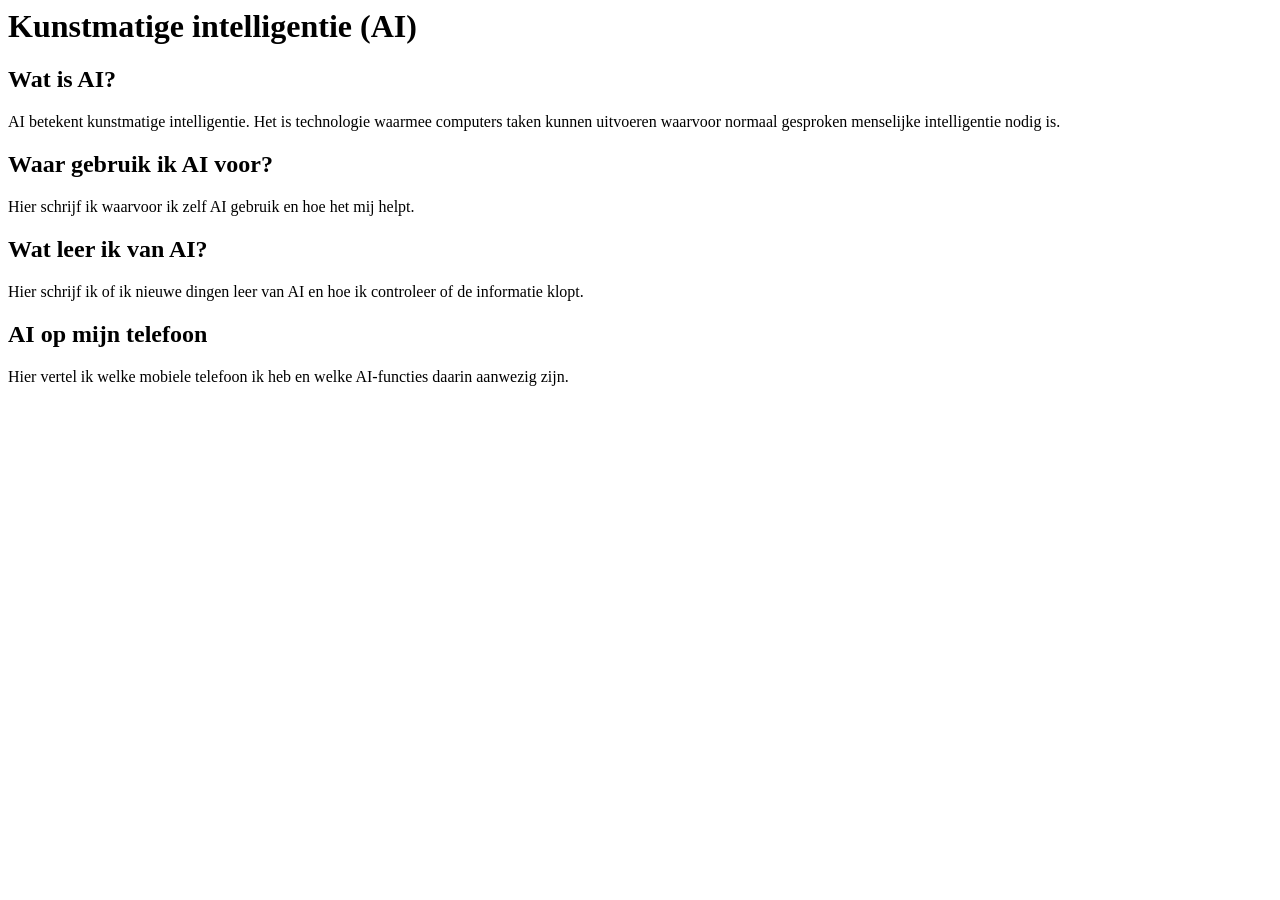
==== ai.html @ 87ac35ff "ss" ====
<html>
<head>
    <meta charset="UTF-8">
    <title>Kunstmatige intelligentie</title>
</head>
<body>

    <!-- Deze pagina gaat over AI en mijn eigen ervaringen. -->

    <h1>Kunstmatige intelligentie (AI)</h1>

    <h2>Wat is AI?</h2>
    <p>AI betekent kunstmatige intelligentie.
    Het is technologie waarmee computers taken kunnen uitvoeren
    waarvoor normaal gesproken menselijke intelligentie nodig is.</p>

    <h2>Waar gebruik ik AI voor?</h2>
    <p>Hier schrijf ik waarvoor ik zelf AI gebruik en hoe het mij helpt.</p>

    <h2>Wat leer ik van AI?</h2>
    <p>Hier schrijf ik of ik nieuwe dingen leer van AI en hoe ik controleer
    of de informatie klopt.</p>

    <h2>AI op mijn telefoon</h2>
    <p>Hier vertel ik welke mobiele telefoon ik heb en welke AI-functies
    daarin aanwezig zijn.</p>

</body>
</html>
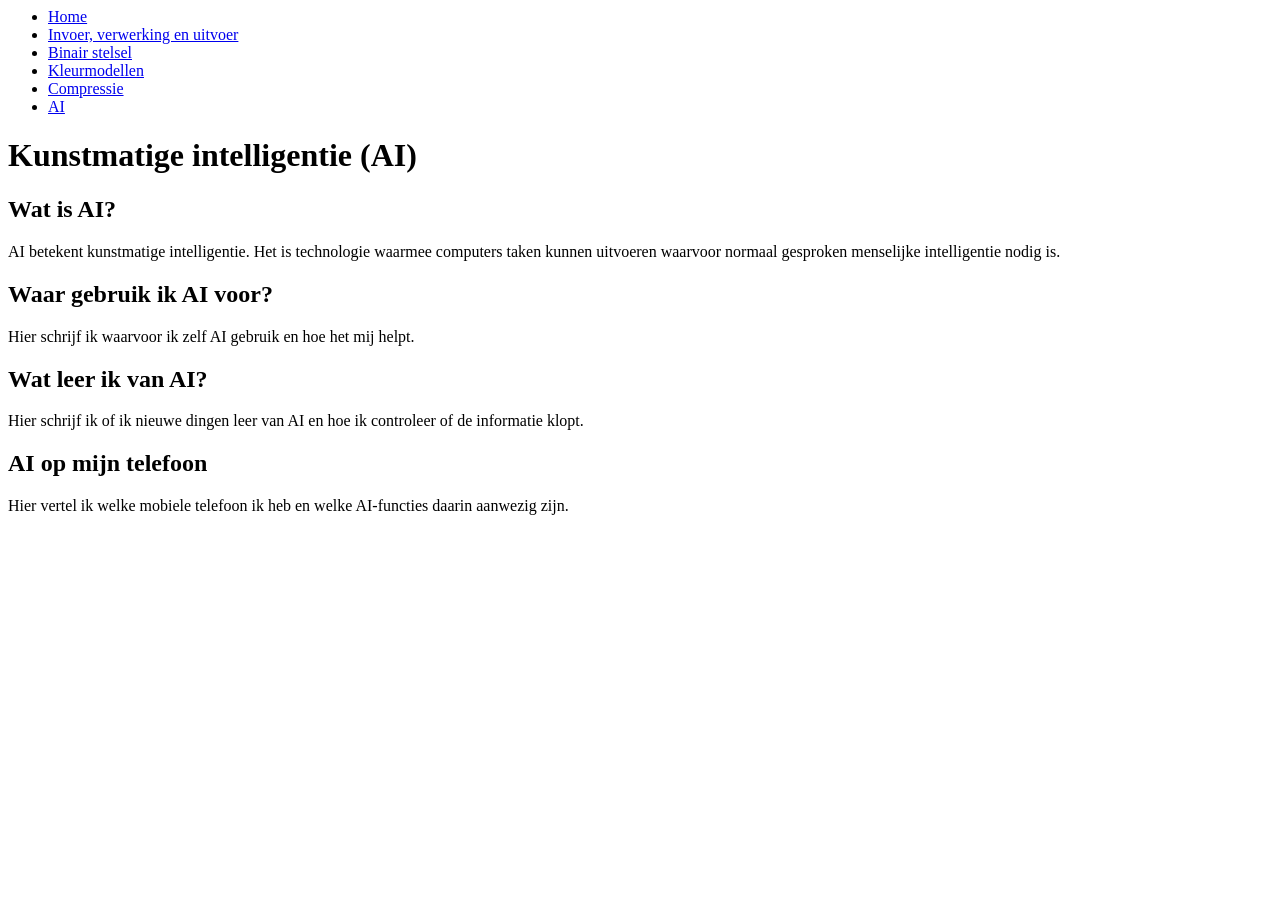
==== commit 95c024c6: "Add navigation menu to ai.html" ====
--- a/ai.html
+++ b/ai.html
@@ -4,7 +4,15 @@
     <title>Kunstmatige intelligentie</title>
 </head>
 <body>
-
+<!-- Dit menu bevat links naar alle pagina's van de website. -->
+<ul>
+    <li><a href="index.html">Home</a></li>
+    <li><a href="invoer-verwerking-uitvoer.html">Invoer, verwerking en uitvoer</a></li>
+    <li><a href="binairstelsel.html">Binair stelsel</a></li>
+    <li><a href="kleurmodellen.html">Kleurmodellen</a></li>
+    <li><a href="compressie.html">Compressie</a></li>
+    <li><a href="ai.html">AI</a></li>
+</ul>
     <!-- Deze pagina gaat over AI en mijn eigen ervaringen. -->
 
     <h1>Kunstmatige intelligentie (AI)</h1>
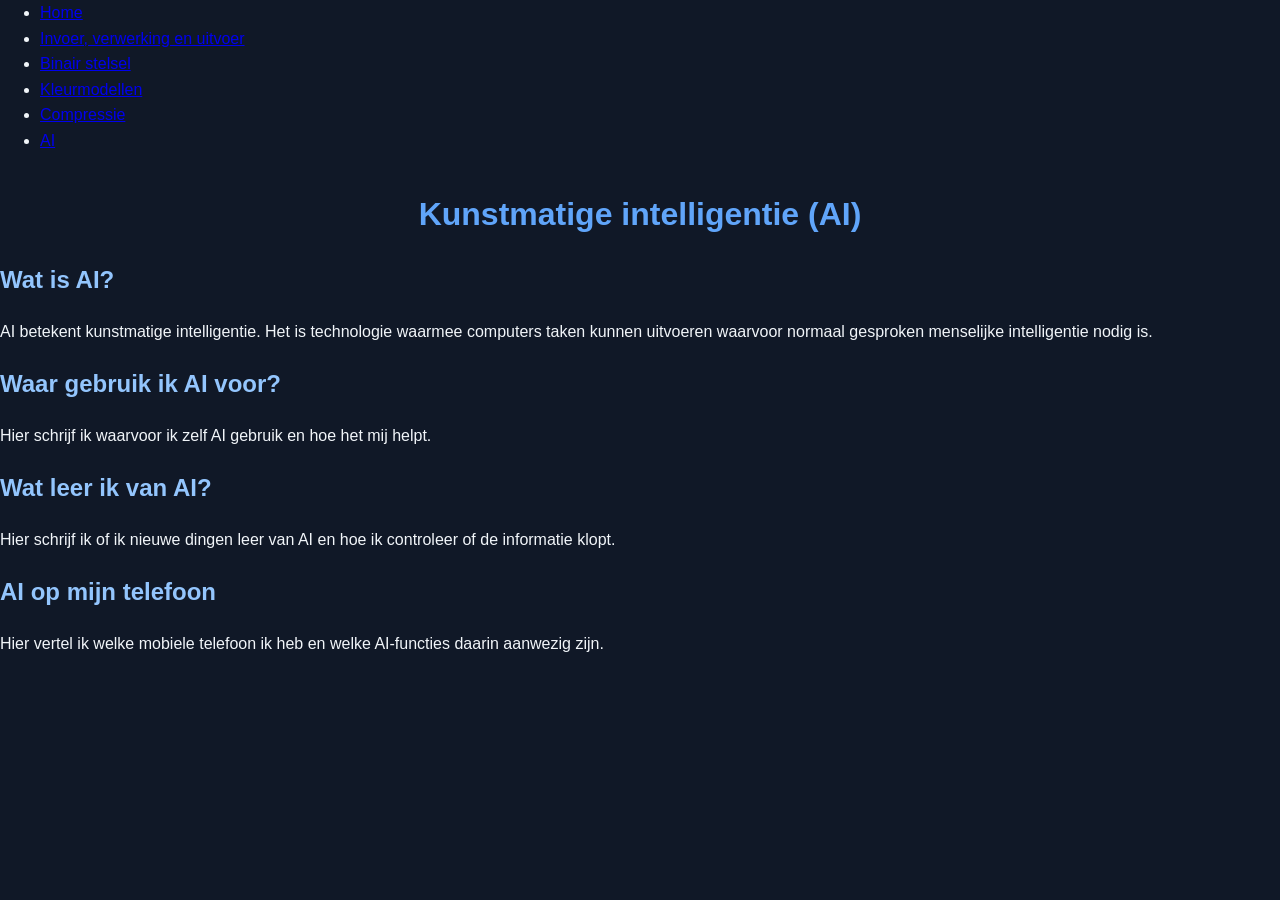
==== commit 97e4cf74: "jan" ====
--- a/ai.html
+++ b/ai.html
@@ -2,6 +2,8 @@
 <head>
     <meta charset="UTF-8">
     <title>Kunstmatige intelligentie</title>
+     <!-- Hiermee wordt de gezamenlijke CSS-opmaak geladen. -->
+    <link rel="stylesheet" href="opmaak.css">
 </head>
 <body>
 <!-- Dit menu bevat links naar alle pagina's van de website. -->
--- a/opmaak.css
+++ b/opmaak.css
@@ -0,0 +1,116 @@
+/* Algemene opmaak voor de hele website */
+body {
+    margin: 0;
+    font-family: Arial, sans-serif;
+    background-color: #101827;
+    color: #f1f5f9;
+    line-height: 1.6;
+}
+
+/* De grote titel bovenaan de pagina */
+h1 {
+    color: #60a5fa;
+    text-align: center;
+    margin-top: 35px;
+}
+
+h2 {
+    color: #93c5fd;
+}
+
+/* De navigatiebalk bovenaan */
+nav {
+    background-color: #1e293b;
+    padding: 12px 20px;
+}
+
+/* De hoofdlijst van het menu */
+nav ul {
+    list-style: none;
+    margin: 0;
+    padding: 0;
+}
+
+/* De menu-items naast elkaar */
+nav > ul {
+    display: flex;
+    align-items: center;
+    gap: 8px;
+}
+
+/* Alle menu-links */
+nav a {
+    display: block;
+    color: white;
+    text-decoration: none;
+    padding: 10px 14px;
+    border-radius: 8px;
+}
+
+/* De kleur wanneer je over een menu-link gaat */
+nav a:hover {
+    background-color: #2563eb;
+}
+
+/* Het onderdeel dat het dropdownmenu bevat */
+.dropdown {
+    position: relative;
+}
+
+/* Het verborgen dropdownmenu */
+.dropdown-content {
+    display: none;
+    position: absolute;
+    top: 100%;
+    left: 0;
+    min-width: 220px;
+    background-color: #1e293b;
+    border: 1px solid #334155;
+    border-radius: 8px;
+    padding: 6px;
+    z-index: 10;
+}
+
+/* Toon het submenu wanneer je eroverheen gaat of het activeert */
+.dropdown:hover .dropdown-content,
+.dropdown:focus-within .dropdown-content {
+    display: block;
+}
+
+/* De inhoud van elke pagina */
+main {
+    max-width: 950px;
+    margin: 30px auto;
+    padding: 25px;
+}
+
+/* Tekstblokken */
+section {
+    background-color: #1e293b;
+    padding: 20px;
+    margin: 20px 0;
+    border-radius: 12px;
+}
+
+/* Afbeeldingen */
+img {
+    max-width: 100%;
+    height: auto;
+    border-radius: 12px;
+}
+
+/* Links in de inhoud */
+main a {
+    color: #93c5fd;
+}
+
+/* Kleine schermen, zoals telefoons */
+@media (max-width: 600px) {
+    nav > ul {
+        flex-wrap: wrap;
+    }
+
+    main {
+        padding: 15px;
+    }
+}
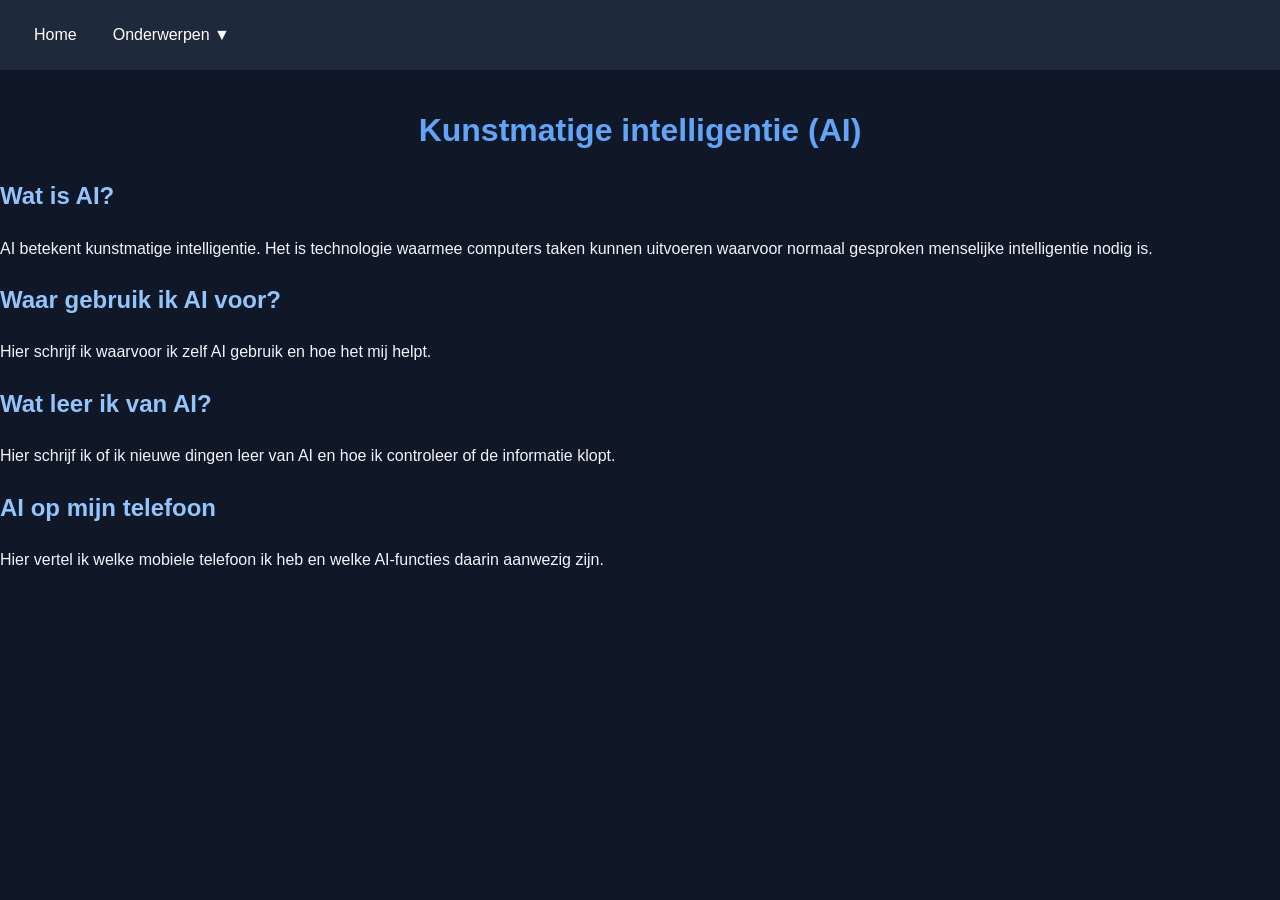
==== commit d2fc8520: "dd" ====
--- a/ai.html
+++ b/ai.html
@@ -6,15 +6,24 @@
     <link rel="stylesheet" href="opmaak.css">
 </head>
 <body>
-<!-- Dit menu bevat links naar alle pagina's van de website. -->
-<ul>
-    <li><a href="index.html">Home</a></li>
-    <li><a href="invoer-verwerking-uitvoer.html">Invoer, verwerking en uitvoer</a></li>
-    <li><a href="binairstelsel.html">Binair stelsel</a></li>
-    <li><a href="kleurmodellen.html">Kleurmodellen</a></li>
-    <li><a href="compressie.html">Compressie</a></li>
-    <li><a href="ai.html">AI</a></li>
-</ul>
+<!-- Navigatiemenu met een dropdown voor de onderwerpen. -->
+<nav>
+    <ul>
+        <li><a href="index.html">Home</a></li>
+
+        <li class="dropdown">
+            <a href="#" aria-haspopup="true">Onderwerpen ▼</a>
+
+            <ul class="dropdown-content">
+                <li><a href="invoer-verwerking-uitvoer.html">Invoer, verwerking en uitvoer</a></li>
+                <li><a href="binairstelsel.html">Binair stelsel</a></li>
+                <li><a href="kleurmodellen.html">Kleurmodellen</a></li>
+                <li><a href="compressie.html">Compressie</a></li>
+                <li><a href="ai.html">AI</a></li>
+            </ul>
+        </li>
+    </ul>
+</nav>
     <!-- Deze pagina gaat over AI en mijn eigen ervaringen. -->
 
     <h1>Kunstmatige intelligentie (AI)</h1>
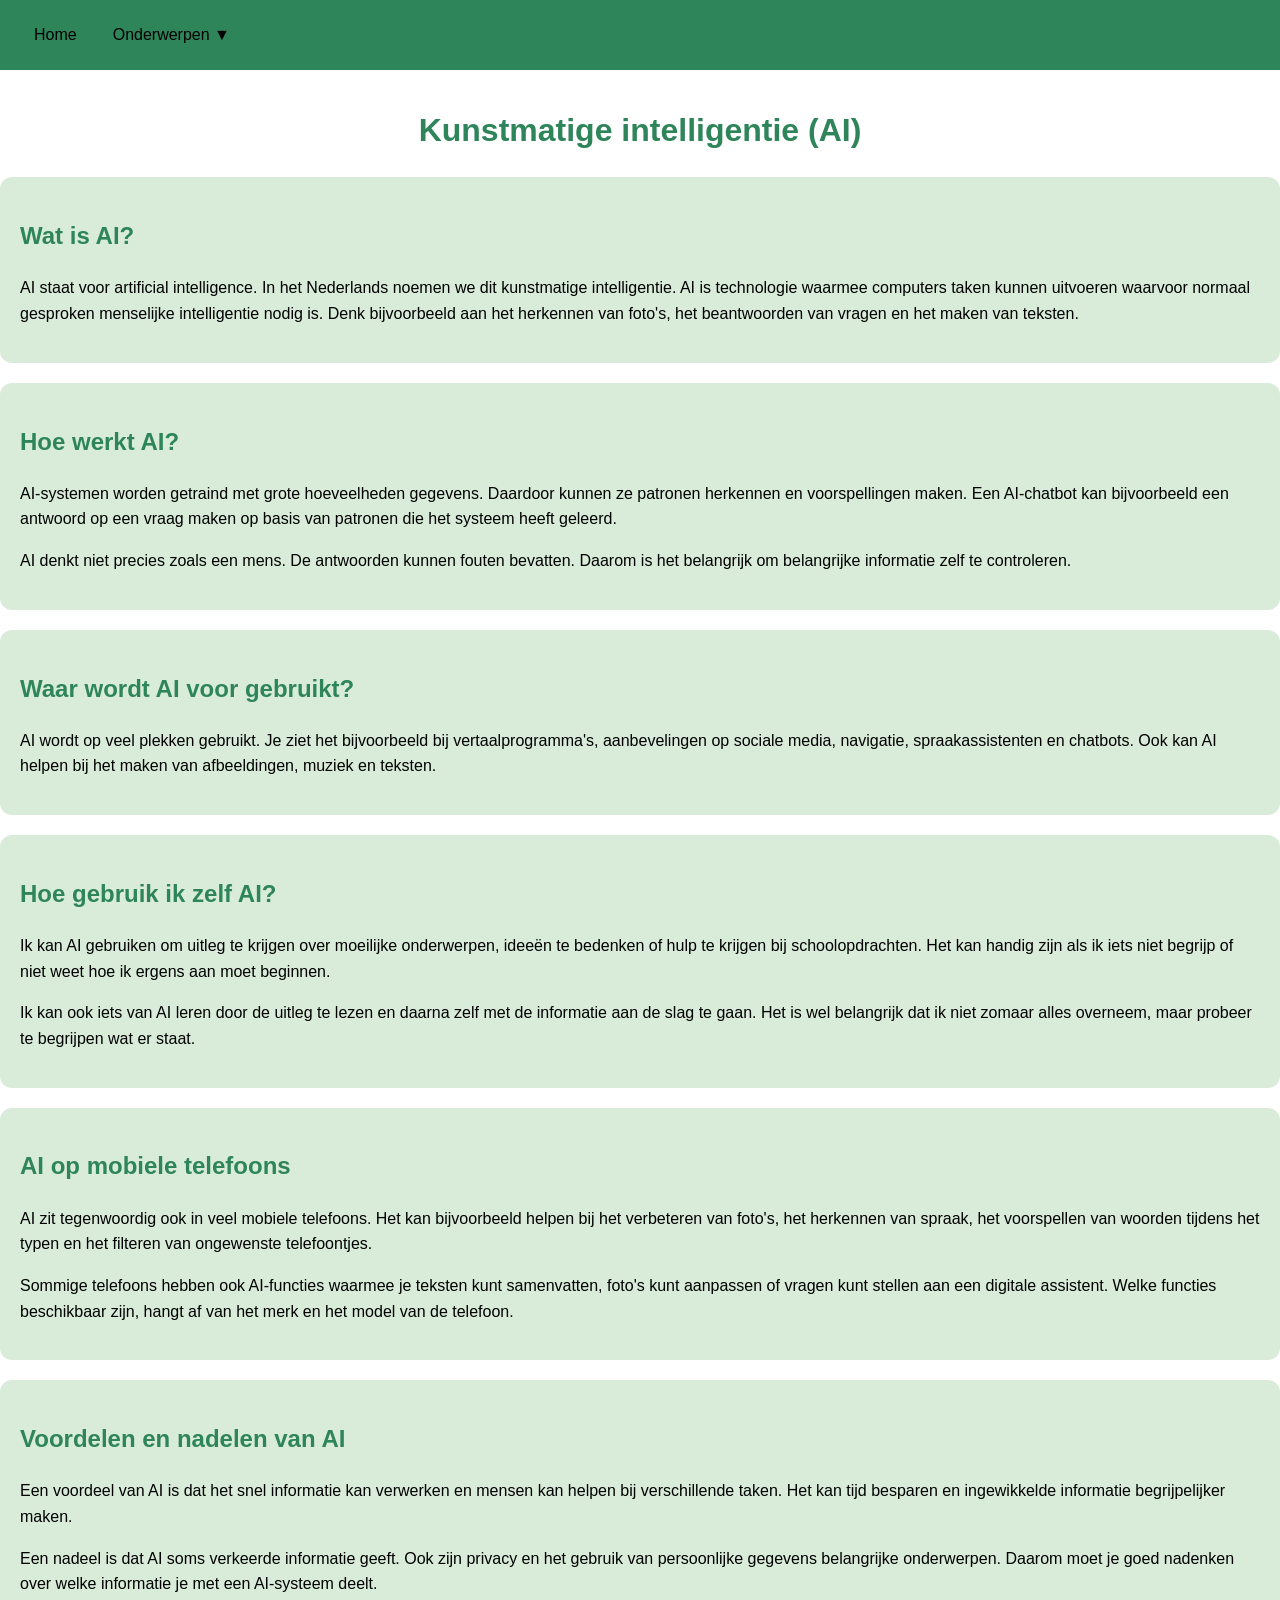
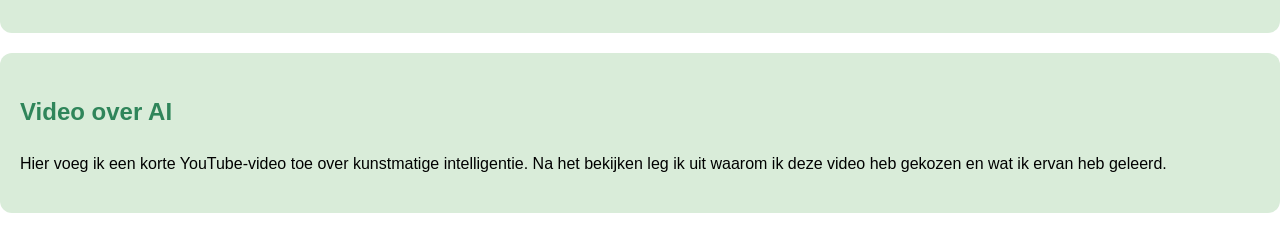
==== commit da18f740: "ss" ====
--- a/ai.html
+++ b/ai.html
@@ -26,23 +26,100 @@
 </nav>
     <!-- Deze pagina gaat over AI en mijn eigen ervaringen. -->
 
-    <h1>Kunstmatige intelligentie (AI)</h1>
+     <h1>Kunstmatige intelligentie (AI)</h1>
 
-    <h2>Wat is AI?</h2>
-    <p>AI betekent kunstmatige intelligentie.
-    Het is technologie waarmee computers taken kunnen uitvoeren
-    waarvoor normaal gesproken menselijke intelligentie nodig is.</p>
+    <section>
+        <h2>Wat is AI?</h2>
+        <p>
+            AI staat voor artificial intelligence. In het Nederlands noemen
+            we dit kunstmatige intelligentie. AI is technologie waarmee
+            computers taken kunnen uitvoeren waarvoor normaal gesproken
+            menselijke intelligentie nodig is. Denk bijvoorbeeld aan het
+            herkennen van foto's, het beantwoorden van vragen en het maken
+            van teksten.
+        </p>
+    </section>
 
-    <h2>Waar gebruik ik AI voor?</h2>
-    <p>Hier schrijf ik waarvoor ik zelf AI gebruik en hoe het mij helpt.</p>
+    <section>
+        <h2>Hoe werkt AI?</h2>
+        <p>
+            AI-systemen worden getraind met grote hoeveelheden gegevens.
+            Daardoor kunnen ze patronen herkennen en voorspellingen maken.
+            Een AI-chatbot kan bijvoorbeeld een antwoord op een vraag maken
+            op basis van patronen die het systeem heeft geleerd.
+        </p>
+        <p>
+            AI denkt niet precies zoals een mens. De antwoorden kunnen fouten
+            bevatten. Daarom is het belangrijk om belangrijke informatie
+            zelf te controleren.
+        </p>
+    </section>
 
-    <h2>Wat leer ik van AI?</h2>
-    <p>Hier schrijf ik of ik nieuwe dingen leer van AI en hoe ik controleer
-    of de informatie klopt.</p>
+    <section>
+        <h2>Waar wordt AI voor gebruikt?</h2>
+        <p>
+            AI wordt op veel plekken gebruikt. Je ziet het bijvoorbeeld bij
+            vertaalprogramma's, aanbevelingen op sociale media, navigatie,
+            spraakassistenten en chatbots. Ook kan AI helpen bij het maken
+            van afbeeldingen, muziek en teksten.
+        </p>
+    </section>
 
-    <h2>AI op mijn telefoon</h2>
-    <p>Hier vertel ik welke mobiele telefoon ik heb en welke AI-functies
-    daarin aanwezig zijn.</p>
+    <section>
+        <h2>Hoe gebruik ik zelf AI?</h2>
+        <p>
+            Ik kan AI gebruiken om uitleg te krijgen over moeilijke
+            onderwerpen, ideeën te bedenken of hulp te krijgen bij
+            schoolopdrachten. Het kan handig zijn als ik iets niet begrijp
+            of niet weet hoe ik ergens aan moet beginnen.
+        </p>
+        <p>
+            Ik kan ook iets van AI leren door de uitleg te lezen en daarna
+            zelf met de informatie aan de slag te gaan. Het is wel belangrijk
+            dat ik niet zomaar alles overneem, maar probeer te begrijpen
+            wat er staat.
+        </p>
+    </section>
+
+    <section>
+        <h2>AI op mobiele telefoons</h2>
+        <p>
+            AI zit tegenwoordig ook in veel mobiele telefoons. Het kan
+            bijvoorbeeld helpen bij het verbeteren van foto's, het herkennen
+            van spraak, het voorspellen van woorden tijdens het typen en
+            het filteren van ongewenste telefoontjes.
+        </p>
+        <p>
+            Sommige telefoons hebben ook AI-functies waarmee je teksten kunt
+            samenvatten, foto's kunt aanpassen of vragen kunt stellen aan
+            een digitale assistent. Welke functies beschikbaar zijn, hangt
+            af van het merk en het model van de telefoon.
+        </p>
+    </section>
+
+    <section>
+        <h2>Voordelen en nadelen van AI</h2>
+        <p>
+            Een voordeel van AI is dat het snel informatie kan verwerken
+            en mensen kan helpen bij verschillende taken. Het kan tijd
+            besparen en ingewikkelde informatie begrijpelijker maken.
+        </p>
+        <p>
+            Een nadeel is dat AI soms verkeerde informatie geeft. Ook zijn
+            privacy en het gebruik van persoonlijke gegevens belangrijke
+            onderwerpen. Daarom moet je goed nadenken over welke informatie
+            je met een AI-systeem deelt.
+        </p>
+    </section>
+
+    <section>
+        <h2>Video over AI</h2>
+        <p>
+            Hier voeg ik een korte YouTube-video toe over kunstmatige
+            intelligentie. Na het bekijken leg ik uit waarom ik deze video
+            heb gekozen en wat ik ervan heb geleerd.
+        </p>
+    </section>
 
 </body>
 </html>
--- a/opmaak.css
+++ b/opmaak.css
@@ -2,25 +2,25 @@
 body {
     margin: 0;
     font-family: Arial, sans-serif;
-    background-color: #101827;
-    color: #f1f5f9;
+    background-color: #ffffff;
+    color: #000000;
     line-height: 1.6;
 }
 
 /* De grote titel bovenaan de pagina */
 h1 {
-    color: #60a5fa;
+    color: #2F855A;
     text-align: center;
     margin-top: 35px;
 }
 
 h2 {
-    color: #93c5fd;
+    color: #2F855A;
 }
 
 /* De navigatiebalk bovenaan */
 nav {
-    background-color: #1e293b;
+    background-color: #2F855A;
     padding: 12px 20px;
 }
 
@@ -41,7 +41,7 @@
 /* Alle menu-links */
 nav a {
     display: block;
-    color: white;
+    color: rgb(0, 0, 0);
     text-decoration: none;
     padding: 10px 14px;
     border-radius: 8px;
@@ -49,7 +49,7 @@
 
 /* De kleur wanneer je over een menu-link gaat */
 nav a:hover {
-    background-color: #2563eb;
+    background-color: #e8f6ef;
 }
 
 /* Het onderdeel dat het dropdownmenu bevat */
@@ -64,8 +64,8 @@
     top: 100%;
     left: 0;
     min-width: 220px;
-    background-color: #1e293b;
-    border: 1px solid #334155;
+    background-color: #2F855A;
+    border: 1px solid #D69E2E;
     border-radius: 8px;
     padding: 6px;
     z-index: 10;
@@ -86,7 +86,7 @@
 
 /* Tekstblokken */
 section {
-    background-color: #1e293b;
+    background-color: #d9ecd9;
     padding: 20px;
     margin: 20px 0;
     border-radius: 12px;
@@ -101,7 +101,11 @@
 
 /* Links in de inhoud */
 main a {
-    color: #93c5fd;
+    color: #D69E2E;
+}
+
+html {
+    scroll-behavior: smooth;
 }
 
 /* Kleine schermen, zoals telefoons */
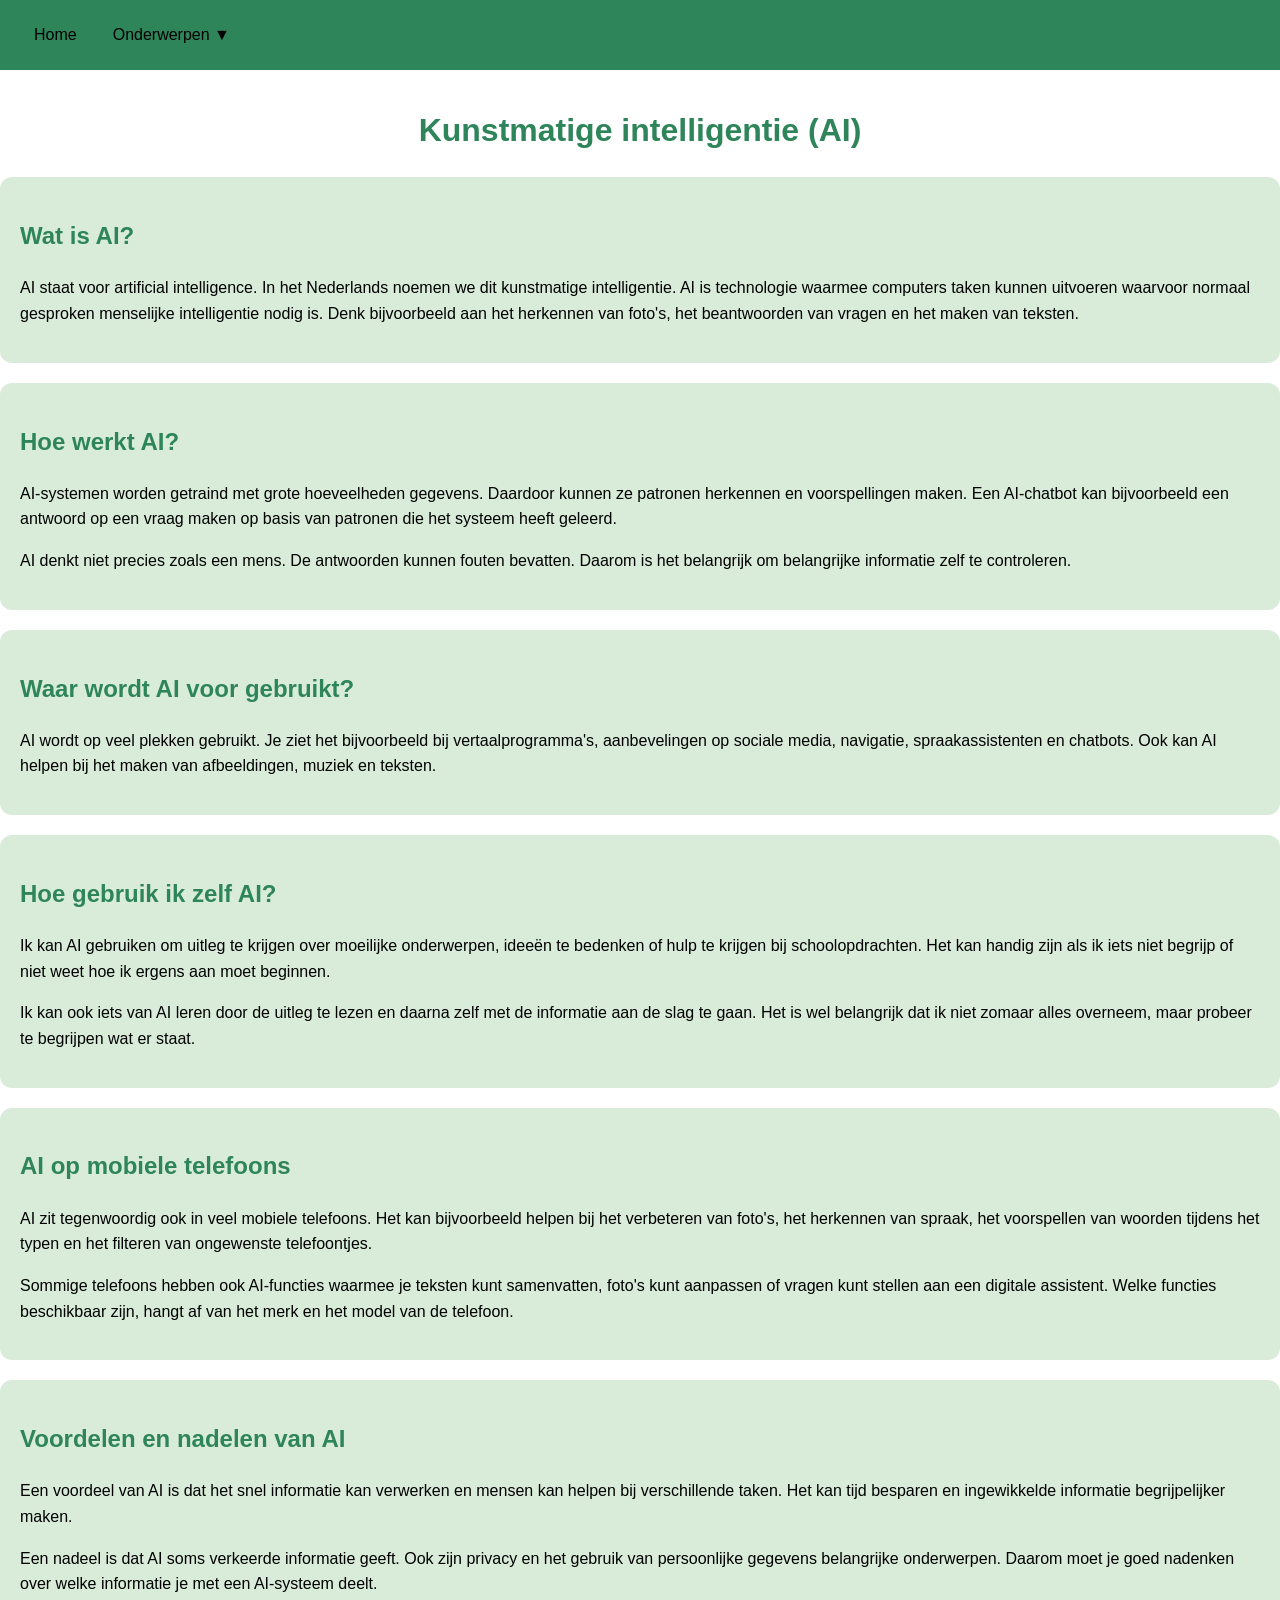
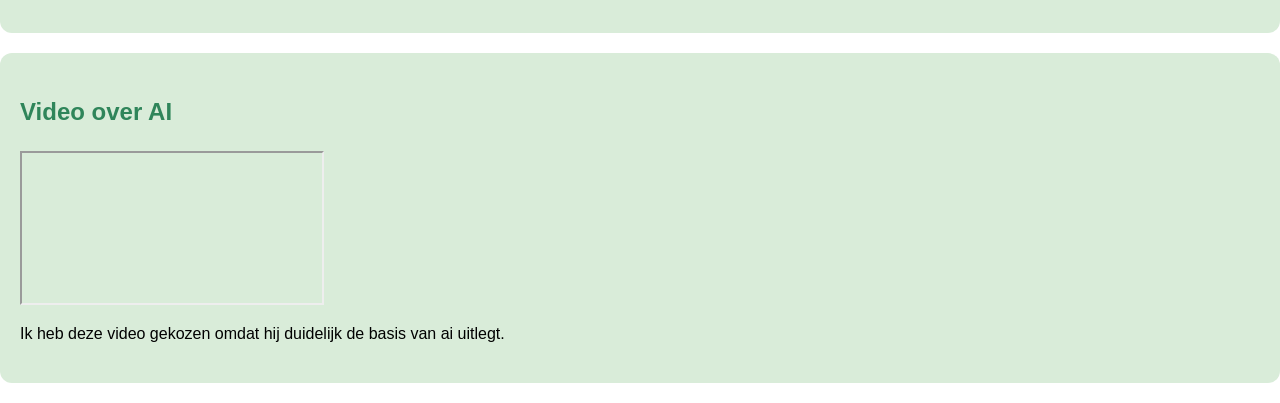
==== commit 41b9de99: "s" ====
--- a/ai.html
+++ b/ai.html
@@ -115,10 +115,13 @@
     <section>
         <h2>Video over AI</h2>
         <p>
-            Hier voeg ik een korte YouTube-video toe over kunstmatige
-            intelligentie. Na het bekijken leg ik uit waarom ik deze video
-            heb gekozen en wat ik ervan heb geleerd.
+             <iframe
+            src="https://www.youtube.com/embed/LjgtORzV4js"
+            title="Uitleg over het binaire stelsel"
+            allowfullscreen>
+        </iframe>
         </p>
+        <p>Ik heb deze video gekozen omdat hij duidelijk de basis van ai uitlegt.</p>
     </section>
 
 </body>
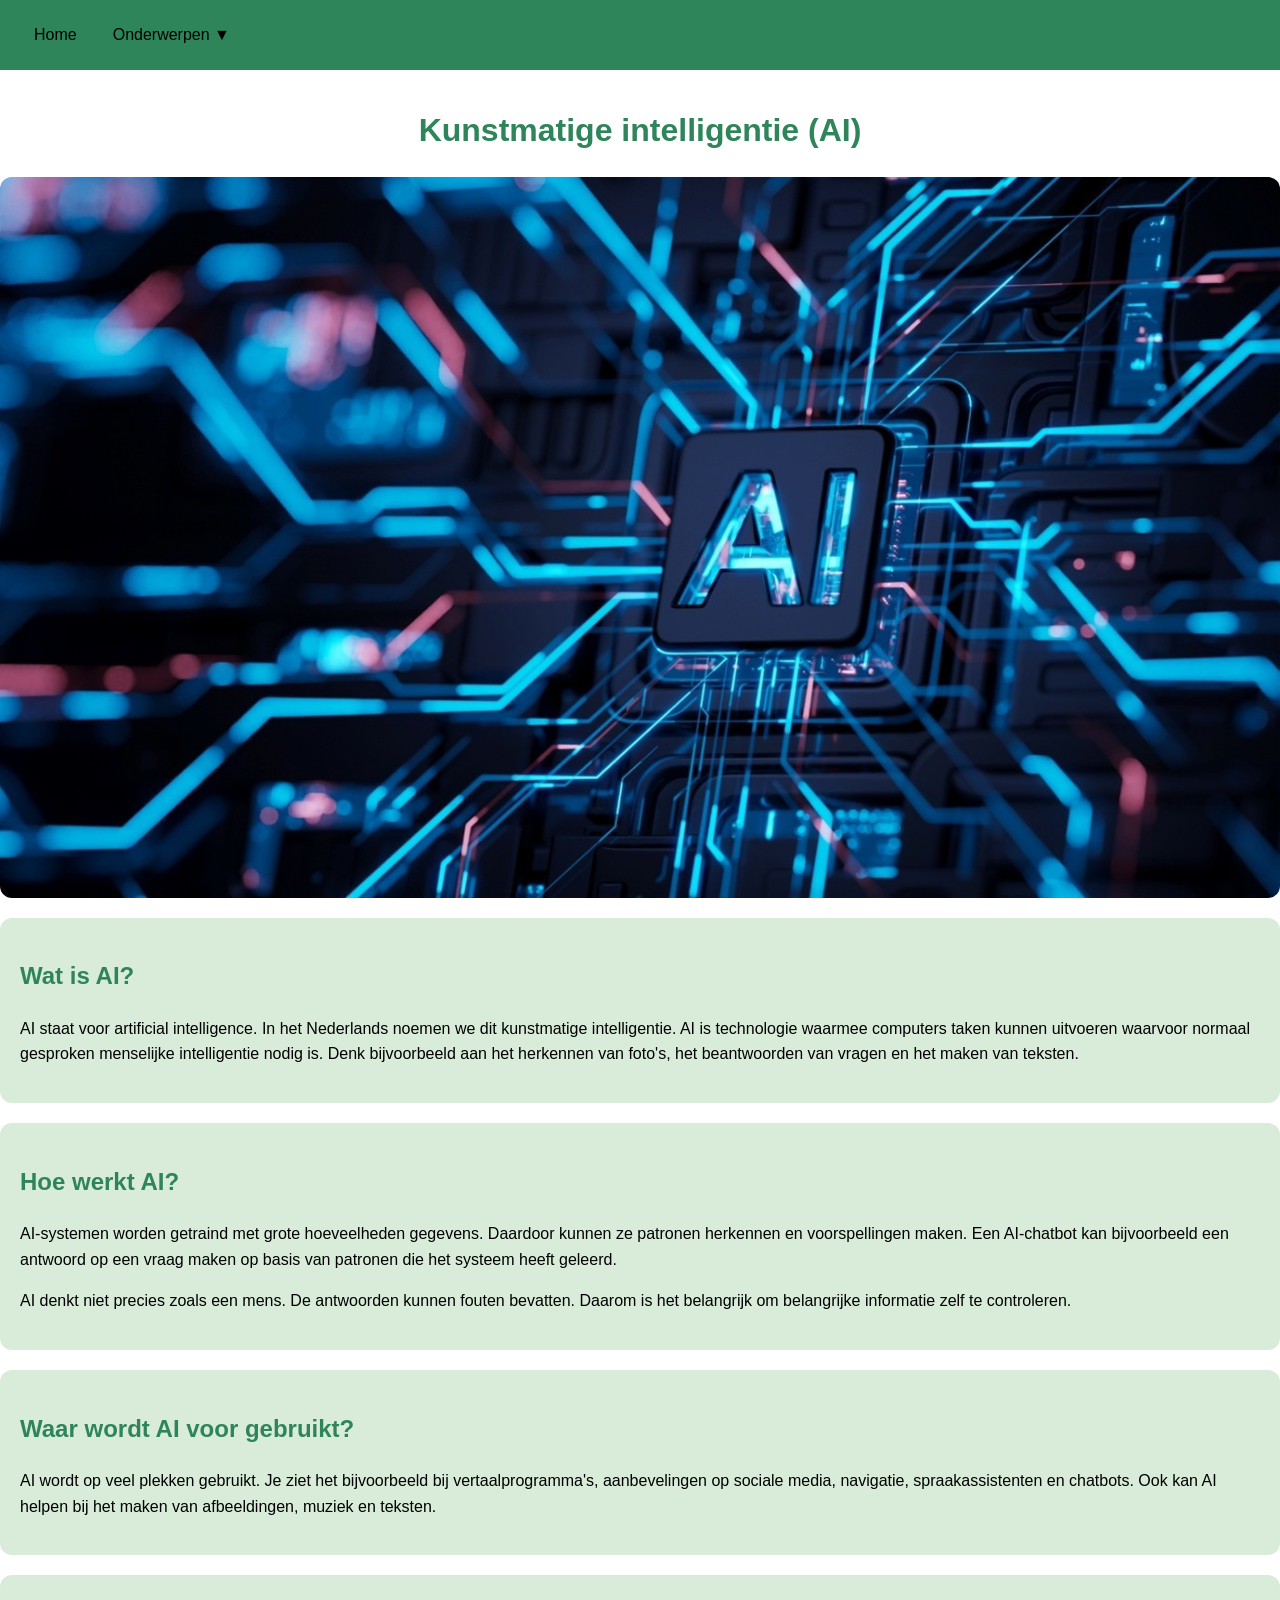
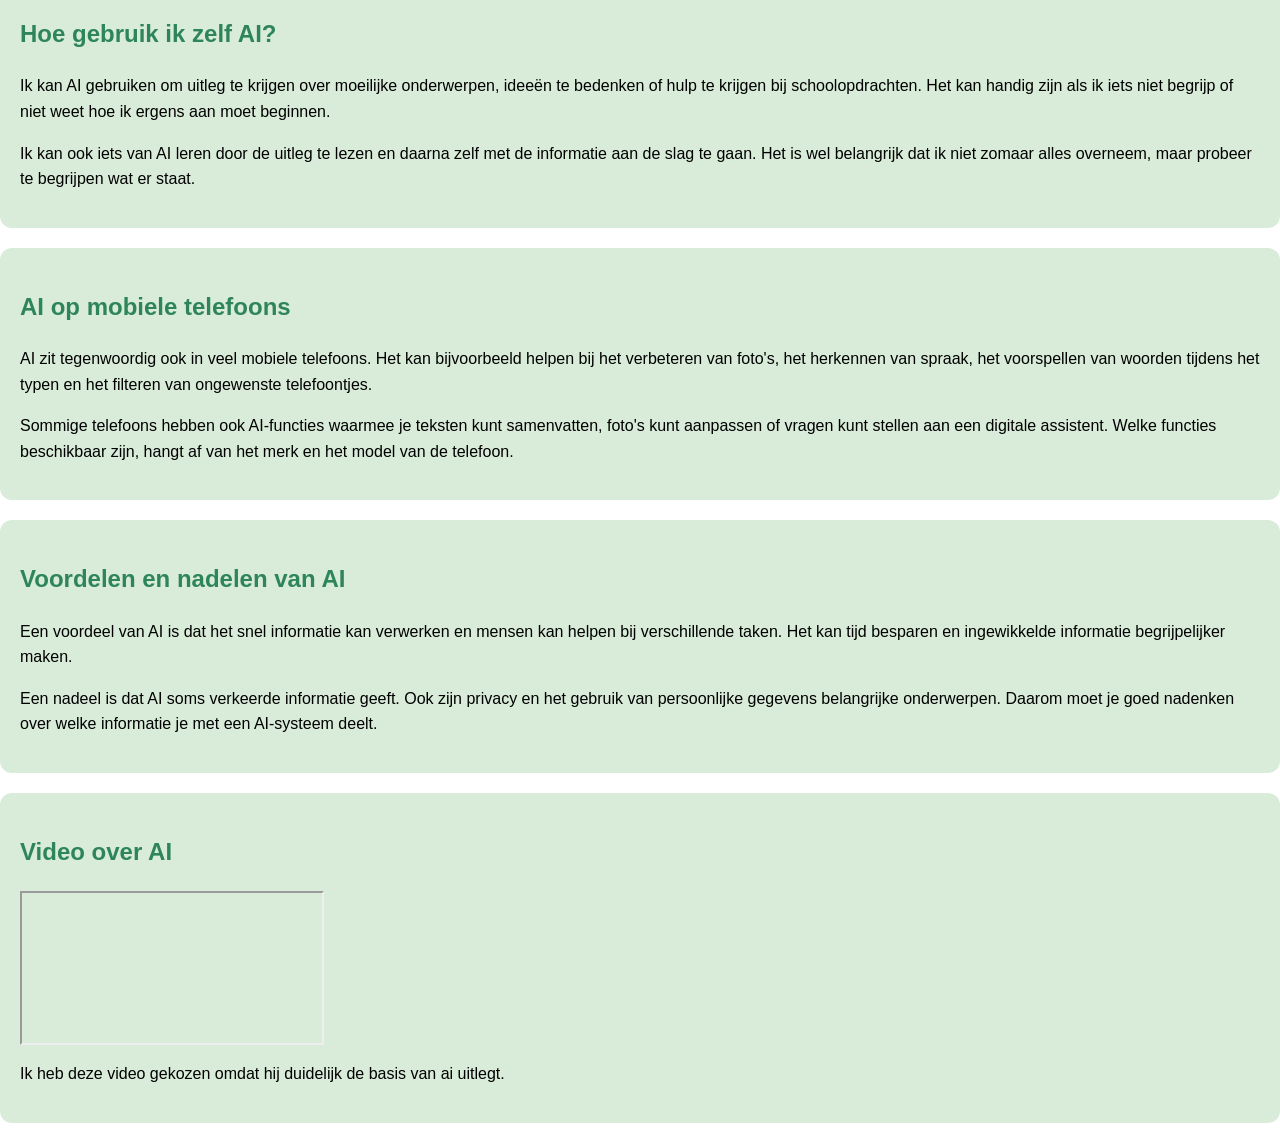
==== commit eabc9074: "ss" ====
--- a/ai.html
+++ b/ai.html
@@ -27,6 +27,7 @@
     <!-- Deze pagina gaat over AI en mijn eigen ervaringen. -->
 
      <h1>Kunstmatige intelligentie (AI)</h1>
+     <p><img src="ai.jpg" alt="ai systeem"></p>
 
     <section>
         <h2>Wat is AI?</h2>
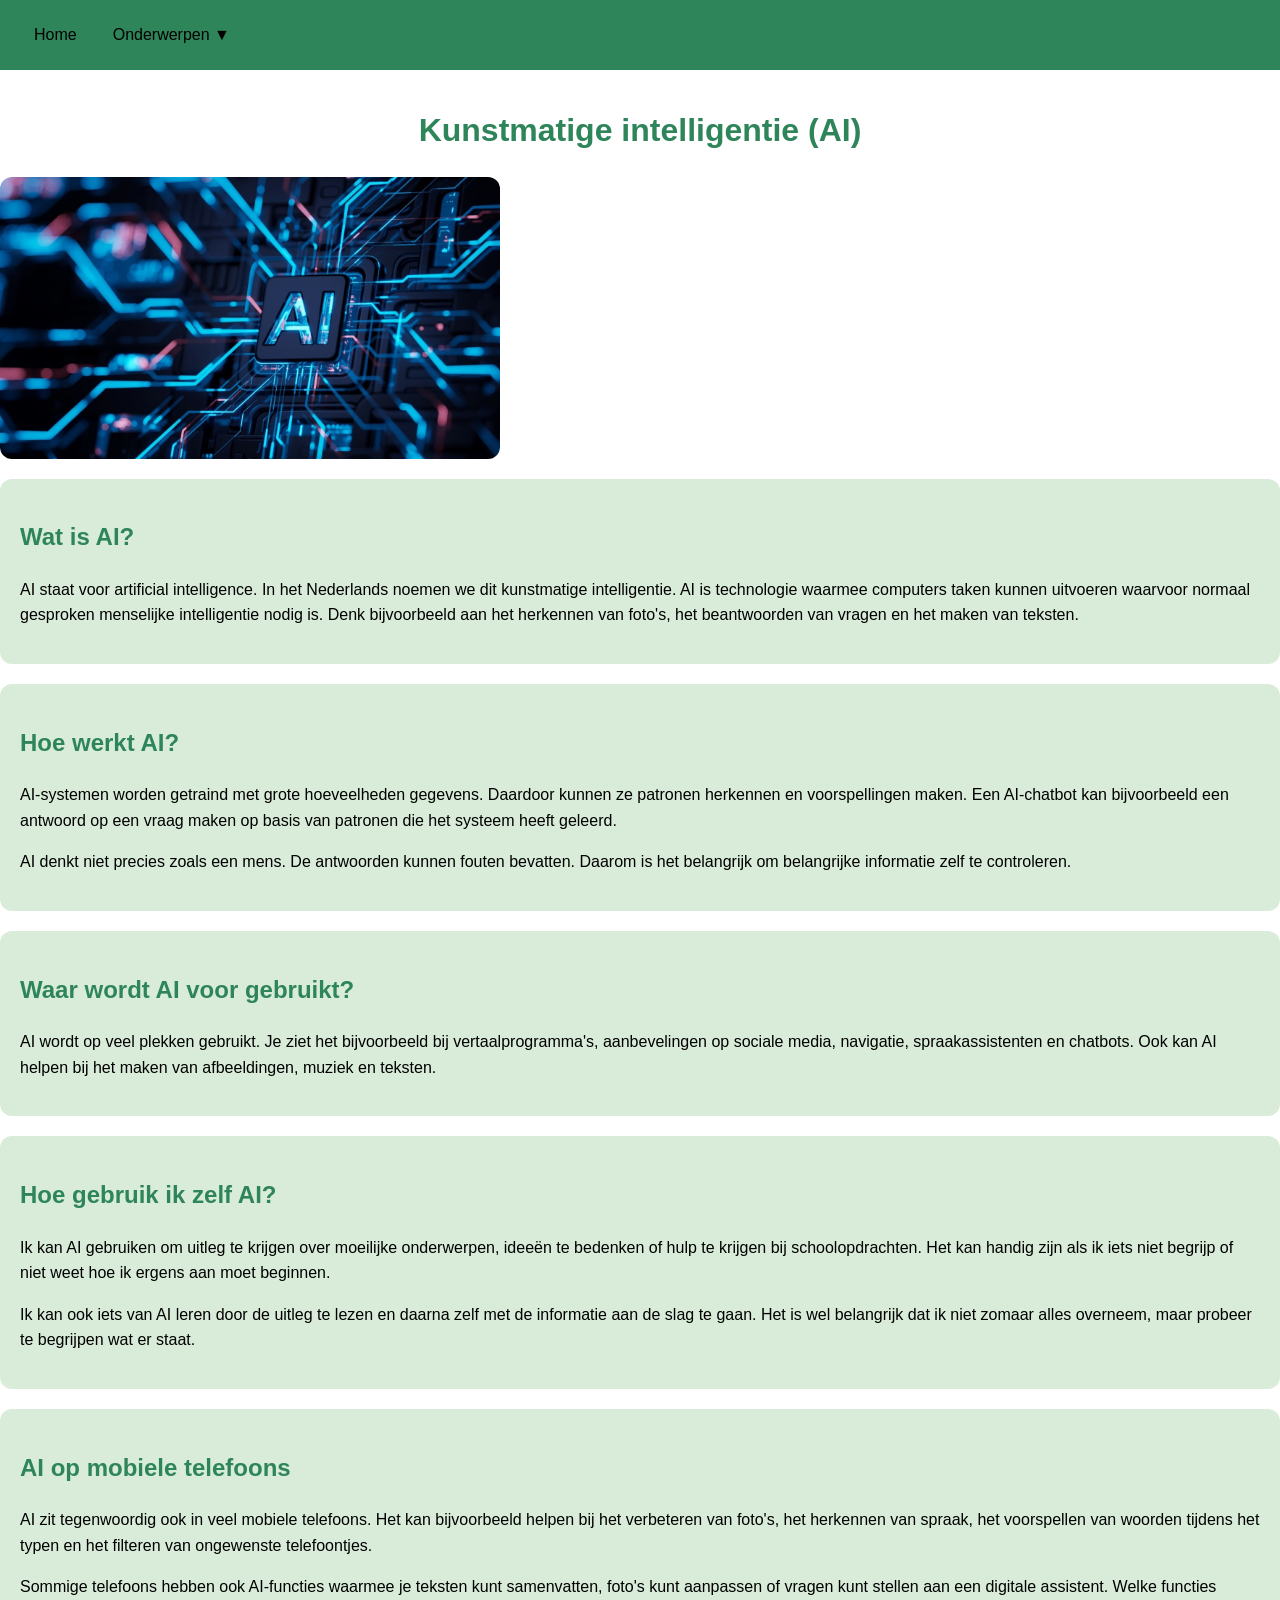
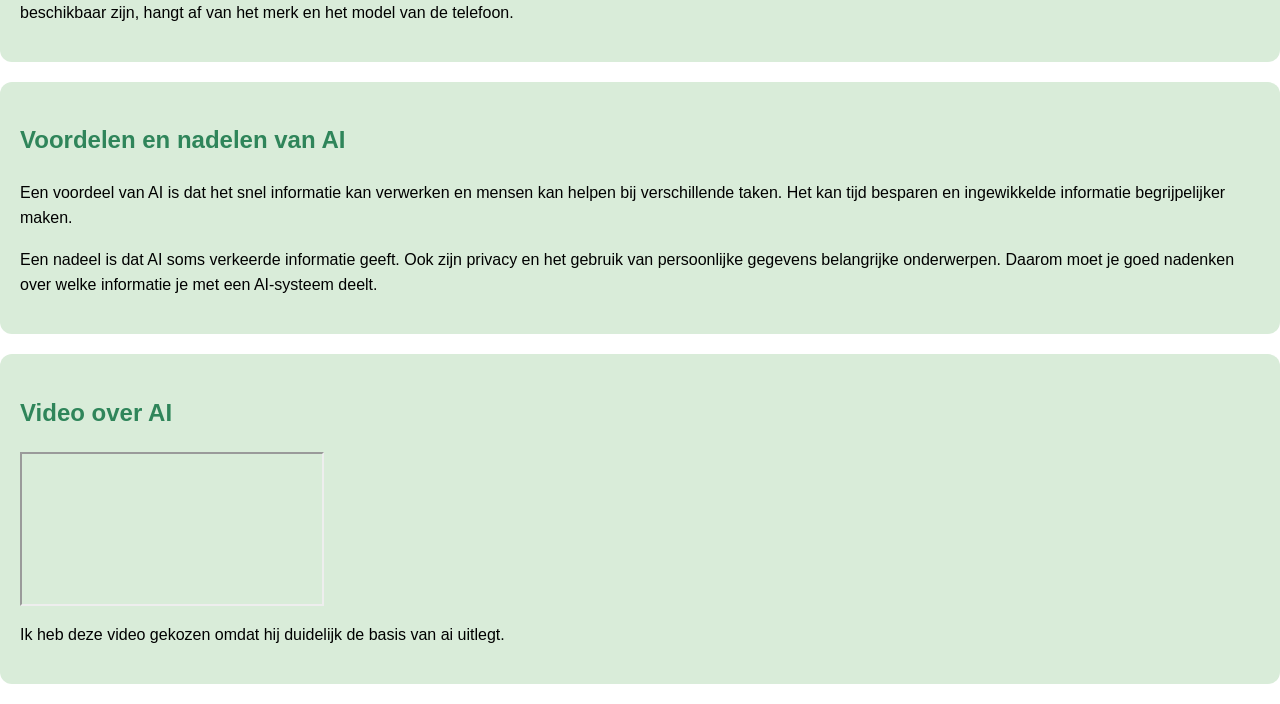
==== commit 25a12048: "ss" ====
--- a/ai.html
+++ b/ai.html
@@ -27,7 +27,7 @@
     <!-- Deze pagina gaat over AI en mijn eigen ervaringen. -->
 
      <h1>Kunstmatige intelligentie (AI)</h1>
-     <p><img src="ai.jpg" alt="ai systeem"></p>
+     <p><img src="ai.jpg" alt="ai systeem" style="width: 500px;"></p>
 
     <section>
         <h2>Wat is AI?</h2>
